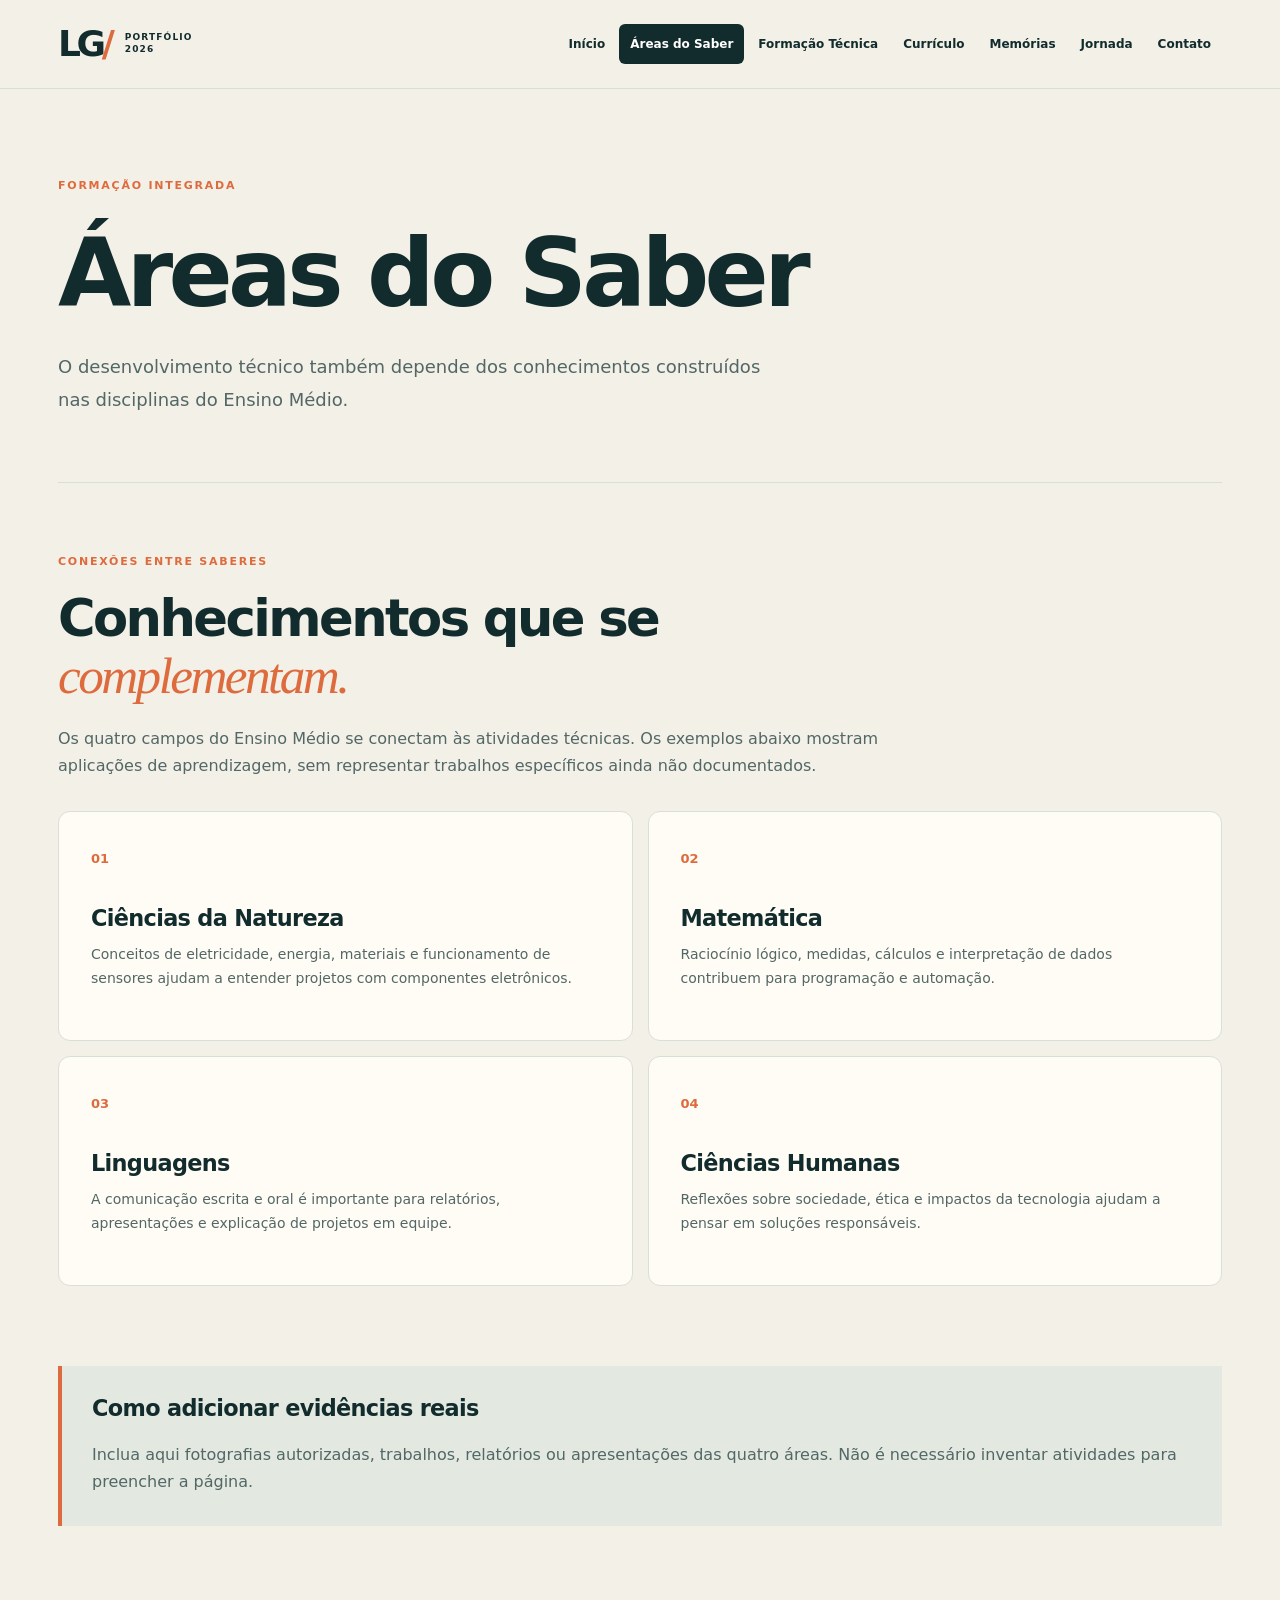
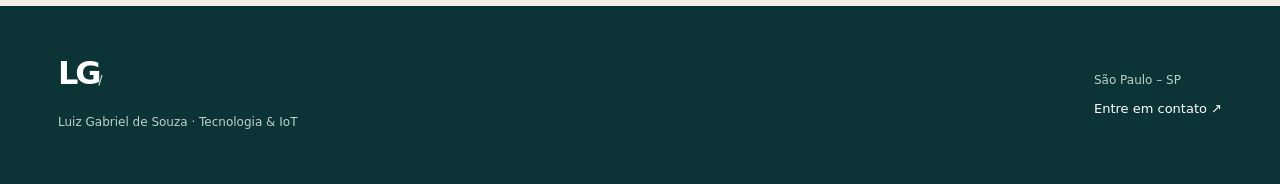
==== areas-do-saber.html @ 8ee6089e "Publica portfólio de Luiz Gabriel com páginas, estilos e foto" ====
<!doctype html>
<html lang="pt-BR">
<head>
<meta charset="UTF-8"><meta name="viewport" content="width=device-width,initial-scale=1">
<meta name="description" content="Portfólio acadêmico de Luiz Gabriel de Souza, estudante de Ensino Médio Técnico em IoT.">
<title>Áreas do Saber | Luiz Gabriel de Souza</title><link rel="stylesheet" href="css/style.css"><script defer src="js/main.js"></script>
</head>
<body>
<a class="skip" href="#principal">Pular para o conteúdo</a>
<header class="site-header"><div class="nav-shell"><a href="index.html" class="logo" aria-label="Página inicial de Luiz Gabriel"><span class="logo-mark">LG<span class="logo-dot">/</span></span><span class="logo-caption">PORTFÓLIO<br>2026</span></a><button class="menu-button" aria-label="Abrir menu" aria-controls="site-nav" aria-expanded="false" type="button"><span></span><span></span><span></span></button><nav id="site-nav" aria-label="Menu principal"><a href="index.html">Início</a><a href="areas-do-saber.html" aria-current="page" class="selected">Áreas do Saber</a><a href="formacao-tecnica.html">Formação Técnica</a><a href="curriculo.html">Currículo</a><a href="memorias.html">Memórias</a><a href="jornada.html">Jornada</a><a href="contato.html">Contato</a></nav></div></header>
<main id="principal" class="container"><section class="page-head"><div class="eyebrow">FORMAÇÃO INTEGRADA</div><h1>Áreas do Saber</h1><p class="lead">O desenvolvimento técnico também depende dos conhecimentos construídos nas disciplinas do Ensino Médio.</p></section><section class="section"><div class="section-heading"><div class="eyebrow">CONEXÕES ENTRE SABERES</div><h2>Conhecimentos que se <em>complementam.</em></h2><p>Os quatro campos do Ensino Médio se conectam às atividades técnicas. Os exemplos abaixo mostram aplicações de aprendizagem, sem representar trabalhos específicos ainda não documentados.</p></div><div class="tiles two"><article class="tile "><span class="tile-no">01</span><h3>Ciências da Natureza</h3><p>Conceitos de eletricidade, energia, materiais e funcionamento de sensores ajudam a entender projetos com componentes eletrônicos.</p></article><article class="tile "><span class="tile-no">02</span><h3>Matemática</h3><p>Raciocínio lógico, medidas, cálculos e interpretação de dados contribuem para programação e automação.</p></article><article class="tile "><span class="tile-no">03</span><h3>Linguagens</h3><p>A comunicação escrita e oral é importante para relatórios, apresentações e explicação de projetos em equipe.</p></article><article class="tile "><span class="tile-no">04</span><h3>Ciências Humanas</h3><p>Reflexões sobre sociedade, ética e impactos da tecnologia ajudam a pensar em soluções responsáveis.</p></article></div></section><section class="note-panel"><h3>Como adicionar evidências reais</h3><p>Inclua aqui fotografias autorizadas, trabalhos, relatórios ou apresentações das quatro áreas. Não é necessário inventar atividades para preencher a página.</p></section></main>
<footer class="site-footer"><div class="footer-inner"><div><b>LG<span class="accent">/</span></b><p>Luiz Gabriel de Souza · Tecnologia &amp; IoT</p></div><div><span>São Paulo – SP</span><a href="contato.html">Entre em contato ↗</a></div></div></footer>
</body></html>
---- css/style.css ----
/* Identidade visual de Luiz Gabriel: areia, azul-petroleo e laranja. */
:root{--sand:#f3f0e7;--paper:#fffcf5;--ink:#122b2c;--muted:#526766;--line:#d8ded8;--orange:#de6b3d;--deep:#0c3436;--max:1220px}
*{box-sizing:border-box}html{scroll-behavior:smooth}body{margin:0;background:var(--sand);color:var(--ink);font:16px/1.7 system-ui,-apple-system,Segoe UI,Arial,sans-serif}a{color:inherit;text-decoration:none}img{max-width:100%;display:block}p{color:var(--muted)}h1,h2,h3{line-height:1.12;letter-spacing:-.05em;margin:0 0 20px}h1{font-size:clamp(3.3rem,7.4vw,7.2rem);font-weight:850}h2{font-size:clamp(2.15rem,4vw,3.9rem)}h3{font-size:1.4rem;letter-spacing:-.03em}em{font-family:Georgia,serif;color:var(--orange);font-weight:400}strong{color:var(--ink)}button{font:inherit}.skip{position:absolute;top:-100px;left:10px;background:var(--orange);padding:10px;z-index:100}.skip:focus{top:10px}.container{max-width:var(--max);padding:0 28px;margin:auto;min-height:67vh}
.site-header{position:sticky;top:0;z-index:30;border-bottom:1px solid var(--line);background:#f3f0e7ed;backdrop-filter:blur(12px)}.nav-shell{max-width:var(--max);min-height:88px;margin:auto;padding:10px 28px;display:flex;align-items:center;justify-content:space-between;gap:20px}.logo{display:flex;gap:14px;align-items:center}.logo-mark{font-size:36px;font-weight:900;letter-spacing:-.12em;line-height:1}.logo-dot{color:var(--orange)}.logo-caption{font-size:9px;font-weight:900;letter-spacing:.13em;line-height:1.3}nav{display:flex;gap:3px;flex-wrap:wrap}nav a{font-size:12px;font-weight:750;padding:10px 11px;border-radius:6px}nav a:hover,nav a.selected{background:var(--ink);color:#fff}.menu-button{display:none;border:1px solid var(--ink);background:transparent;border-radius:4px;padding:9px;cursor:pointer}.menu-button span{display:block;background:var(--ink);height:2px;width:24px;margin:4px}
.eyebrow{color:var(--orange);font-size:11px;font-weight:900;letter-spacing:.16em;text-transform:uppercase}.eyebrow i{display:inline-block;width:5px;height:5px;background:var(--orange);border-radius:50%;vertical-align:middle;margin:0 8px}.lead{font-size:18px;line-height:1.85;max-width:720px}.hero{display:grid;grid-template-columns:1.15fr .85fr;gap:50px;min-height:680px;padding:65px 0 78px;align-items:center}.hero-copy h1{margin:30px 0}.hero-visual{position:relative;min-height:560px;height:100%;max-height:690px;overflow:hidden;background:var(--deep);border-radius:180px 180px 8px 8px}.hero-visual img{height:100%;width:100%;object-fit:cover;object-position:50% 58%}.photo-stamp{position:absolute;bottom:20px;left:16px;right:16px;background:var(--paper);padding:15px 19px;font-size:11px;font-weight:900;letter-spacing:.1em;display:flex;justify-content:space-between;gap:8px}.photo-stamp span{color:var(--orange)}.actions{display:flex;flex-wrap:wrap;gap:12px;margin:30px 0}.button{display:inline-flex;align-items:center;justify-content:space-between;gap:25px;padding:13px 19px;font-size:13px;font-weight:800;border:1px solid var(--ink);border-radius:5px;transition:.2s}.button:hover{transform:translateY(-3px)}.button.dark{background:var(--deep);color:white;border-color:var(--deep)}.button.outline{background:transparent}.button.light{background:var(--paper);color:var(--ink);border-color:var(--paper);margin-top:12px}.hero-metrics{display:flex;gap:35px;margin-top:52px}.hero-metrics div{border-top:2px solid var(--orange);padding-top:12px;display:flex;flex-direction:column}.hero-metrics b{font-size:24px;letter-spacing:-.06em}.hero-metrics small{font-size:11px;color:var(--muted)}
.section{padding:70px 0;border-top:1px solid var(--line)}.section-heading{max-width:850px;margin-bottom:32px}.section-heading .eyebrow{margin-bottom:18px}.tiles{display:grid;gap:15px}.tiles.three{grid-template-columns:repeat(3,1fr)}.tiles.two{grid-template-columns:repeat(2,1fr)}.tile{background:var(--paper);border:1px solid var(--line);border-radius:12px;padding:32px;min-height:230px;transition:.2s}.tile:hover{transform:translateY(-4px);border-color:var(--orange)}.tile-no{font-size:13px;color:var(--orange);font-weight:900}.tile h3{margin:35px 0 12px}.tile p{font-size:14px;margin:0}.highlight{background:var(--deep);color:white;margin:10px 0 70px;padding:50px;border-radius:16px;display:grid;grid-template-columns:1fr 1fr;gap:45px;align-items:center}.highlight p{color:#cbd9d4}.highlight h2{margin:14px 0}.schematic{border:1px solid #7d9e96;padding:35px;display:flex;align-items:center;justify-content:center;flex-wrap:wrap;gap:12px}.schematic span{border:1px solid #a4c0ad;padding:8px 12px;font-size:12px;font-weight:900}.schematic b{color:var(--orange)}.schematic small{width:100%;color:#b5d2c4;text-align:center;font-size:10px;margin-top:15px}
.page-head{padding:88px 0 66px}.page-head h1{margin:24px 0}.page-head .lead{margin:0}.note-panel{background:#e3e9e1;border-left:4px solid var(--orange);padding:30px;margin:10px 0 80px}.note-panel p{margin-bottom:0}.project-feature{display:grid;grid-template-columns:1.12fr .88fr;gap:18px}.project-story{background:var(--paper);padding:40px;border:1px solid var(--line);border-radius:12px}.status{font-size:11px;font-weight:900;letter-spacing:.1em;color:var(--orange)}.project-story h3{font-size:30px;margin:15px 0}.project-story dl{display:grid;grid-template-columns:155px 1fr;gap:11px 18px;margin-top:30px}.project-story dt{color:var(--ink);font-size:13px;font-weight:850}.project-story dd{font-size:13px;color:var(--muted);margin:0}.project-graphic{background:var(--deep);color:white;padding:45px 25px;display:flex;justify-content:center;align-items:center;flex-direction:column;border-radius:12px}.diagram{display:flex;flex-direction:column;align-items:center;gap:15px;width:100%}.diagram span{border:1px solid #89ada1;padding:12px 15px;font-size:12px;text-align:center;width:80%;max-width:280px;font-weight:800}.diagram b{color:var(--orange)}.project-graphic small{text-align:center;color:#b0c7c0;margin-top:25px}.evidence-grid{display:grid;grid-template-columns:repeat(3,1fr);gap:15px}.evidence{min-height:215px;border:2px dashed #b0bfb4;border-radius:12px;display:flex;flex-direction:column;justify-content:center;align-items:flex-start;padding:25px}.evidence span{font-size:35px;color:var(--orange)}.evidence p{font-size:13px;margin:0}
.resume{display:grid;grid-template-columns:1.45fr .75fr;gap:55px}.resume>div>p{max-width:700px}.resume-row{display:grid;grid-template-columns:110px 1fr;gap:20px;padding:26px 0;border-top:1px solid var(--line)}.resume-row span{font-size:11px;letter-spacing:.08em;color:var(--orange);font-weight:900}.resume-row h3{font-size:19px;margin:0 0 8px}.resume-row p{font-size:14px;margin:0}.resume-aside{background:var(--deep);color:white;border-radius:12px;padding:32px;align-self:start}.resume-aside h3{margin:25px 0 15px}.resume-aside p{color:#cfdfd7}.skill-tags{display:flex;flex-wrap:wrap;gap:8px}.skill-tags span{background:#245153;color:white;padding:7px 10px;border-radius:4px;font-size:12px}
.mem-grid{display:grid;grid-template-columns:repeat(2,1fr);gap:15px}.mem-card{border-radius:12px;min-height:310px;overflow:hidden}.mem-card.feature{position:relative;background:var(--deep)}.mem-card.feature img{width:100%;height:340px;object-fit:cover;object-position:center 40%}.mem-card.feature>div{background:var(--paper);padding:20px}.mem-card.feature p{margin:0}.mem-card.placeholder{background:#e4e9df;border:2px dashed #b9c7bb;padding:30px;display:flex;flex-direction:column;justify-content:end}.mem-card.placeholder span{font-size:11px;font-weight:900;color:var(--orange);margin-bottom:auto}.mem-card.placeholder p{font-size:14px;margin:0}.timeline{border-top:1px solid var(--line)}.timeline article{display:grid;grid-template-columns:140px 1fr;gap:30px;padding:35px 0;border-bottom:1px solid var(--line)}.timeline article>span{font-size:48px;font-weight:900;letter-spacing:-.07em;color:var(--orange)}.timeline h3{margin-bottom:10px}.timeline p{margin:0;max-width:700px}
.contact-grid{display:grid;grid-template-columns:repeat(2,1fr);gap:15px}.contact-card{display:flex;flex-direction:column;justify-content:space-between;gap:12px;background:var(--paper);min-height:220px;border:1px solid var(--line);border-radius:12px;padding:30px;overflow-wrap:anywhere;transition:.2s}.contact-card:not(.static):hover{background:var(--deep);color:white}.contact-card:not(.static):hover p{color:#d6e1d9}.contact-card>span{color:var(--orange);font-size:11px;font-weight:900;letter-spacing:.14em}.contact-card h3{font-size:clamp(18px,2.2vw,27px);margin:12px 0}.contact-card p{margin:0;font-size:13px}.privacy{font-size:12px;margin-top:25px}.site-footer{background:var(--deep);color:white;margin-top:40px}.footer-inner{max-width:var(--max);margin:auto;padding:40px 28px;display:flex;justify-content:space-between;align-items:center;gap:22px}.footer-inner b{font-size:32px;letter-spacing:-.1em}.accent{color:var(--orange)}.footer-inner p,.footer-inner span{color:#bcd1c9;font-size:12px}.footer-inner>div:last-child{display:flex;flex-direction:column;gap:8px}.footer-inner a{font-size:13px;color:white}
@media(max-width:1020px){.menu-button{display:block}nav{display:none;position:absolute;left:0;right:0;top:87px;background:var(--sand);padding:18px 26px;border-bottom:1px solid var(--line);flex-direction:column}nav.open{display:flex}nav a{font-size:14px}.hero{gap:25px}.hero-visual{min-height:520px}.tiles.three{grid-template-columns:repeat(2,1fr)}}
@media(max-width:680px){.container{padding:0 18px}.nav-shell{min-height:72px;padding:10px 18px}nav{top:71px}.hero{grid-template-columns:1fr;padding:45px 0}.hero-visual{height:570px;min-height:0;max-width:500px}.hero-metrics{gap:20px;margin-top:30px}.hero-metrics b{font-size:21px}.section{padding:45px 0}.tiles.two,.tiles.three,.highlight,.project-feature,.evidence-grid,.resume,.mem-grid,.contact-grid{grid-template-columns:1fr}.highlight{padding:28px;margin-bottom:45px}.page-head{padding:55px 0 40px}.project-story{padding:25px}.project-story dl{grid-template-columns:1fr;gap:4px}.project-story dd{margin-bottom:12px}.resume-row{grid-template-columns:1fr;gap:10px}.timeline article{grid-template-columns:1fr;gap:8px}.timeline article>span{font-size:35px}.footer-inner{flex-direction:column;align-items:flex-start}h1{font-size:clamp(3rem,12vw,5.2rem)}.lead{font-size:16px}}
@media(prefers-reduced-motion:reduce){html{scroll-behavior:auto}*,*:before,*:after{transition:none!important}}
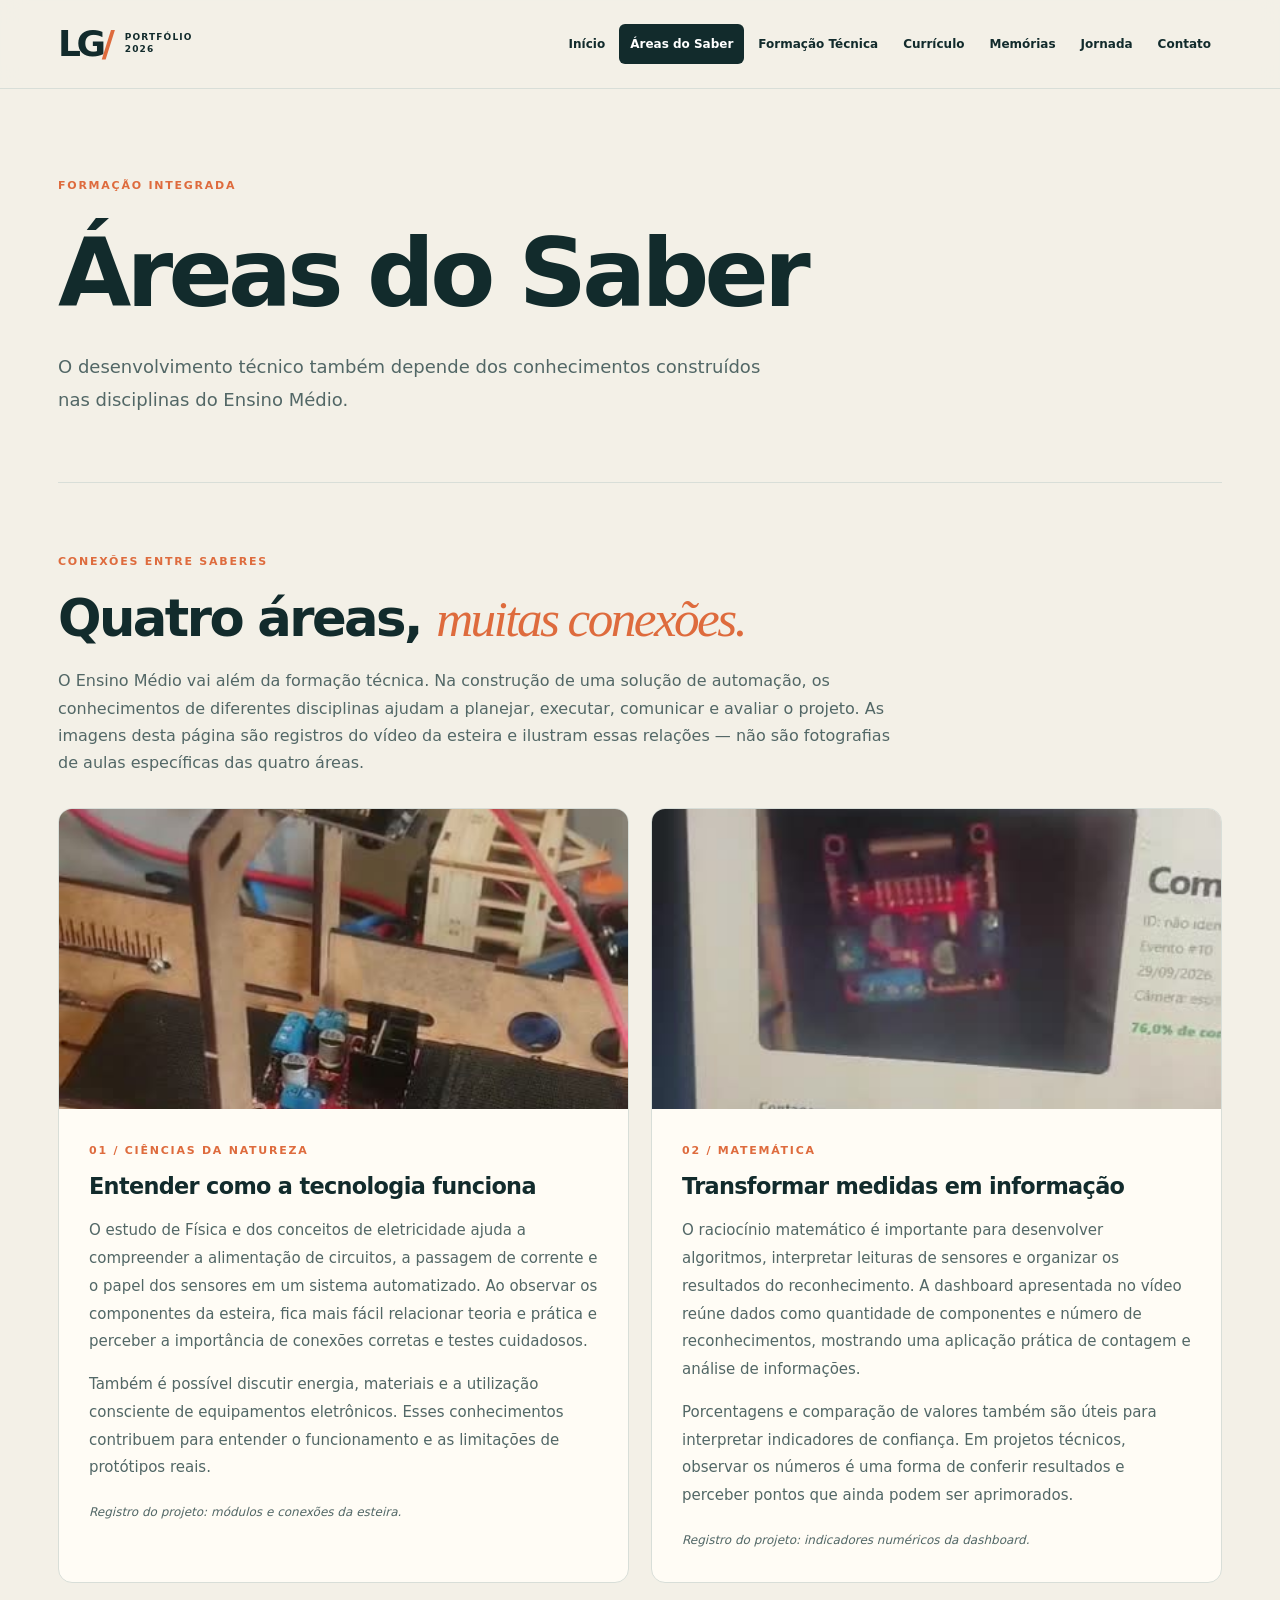
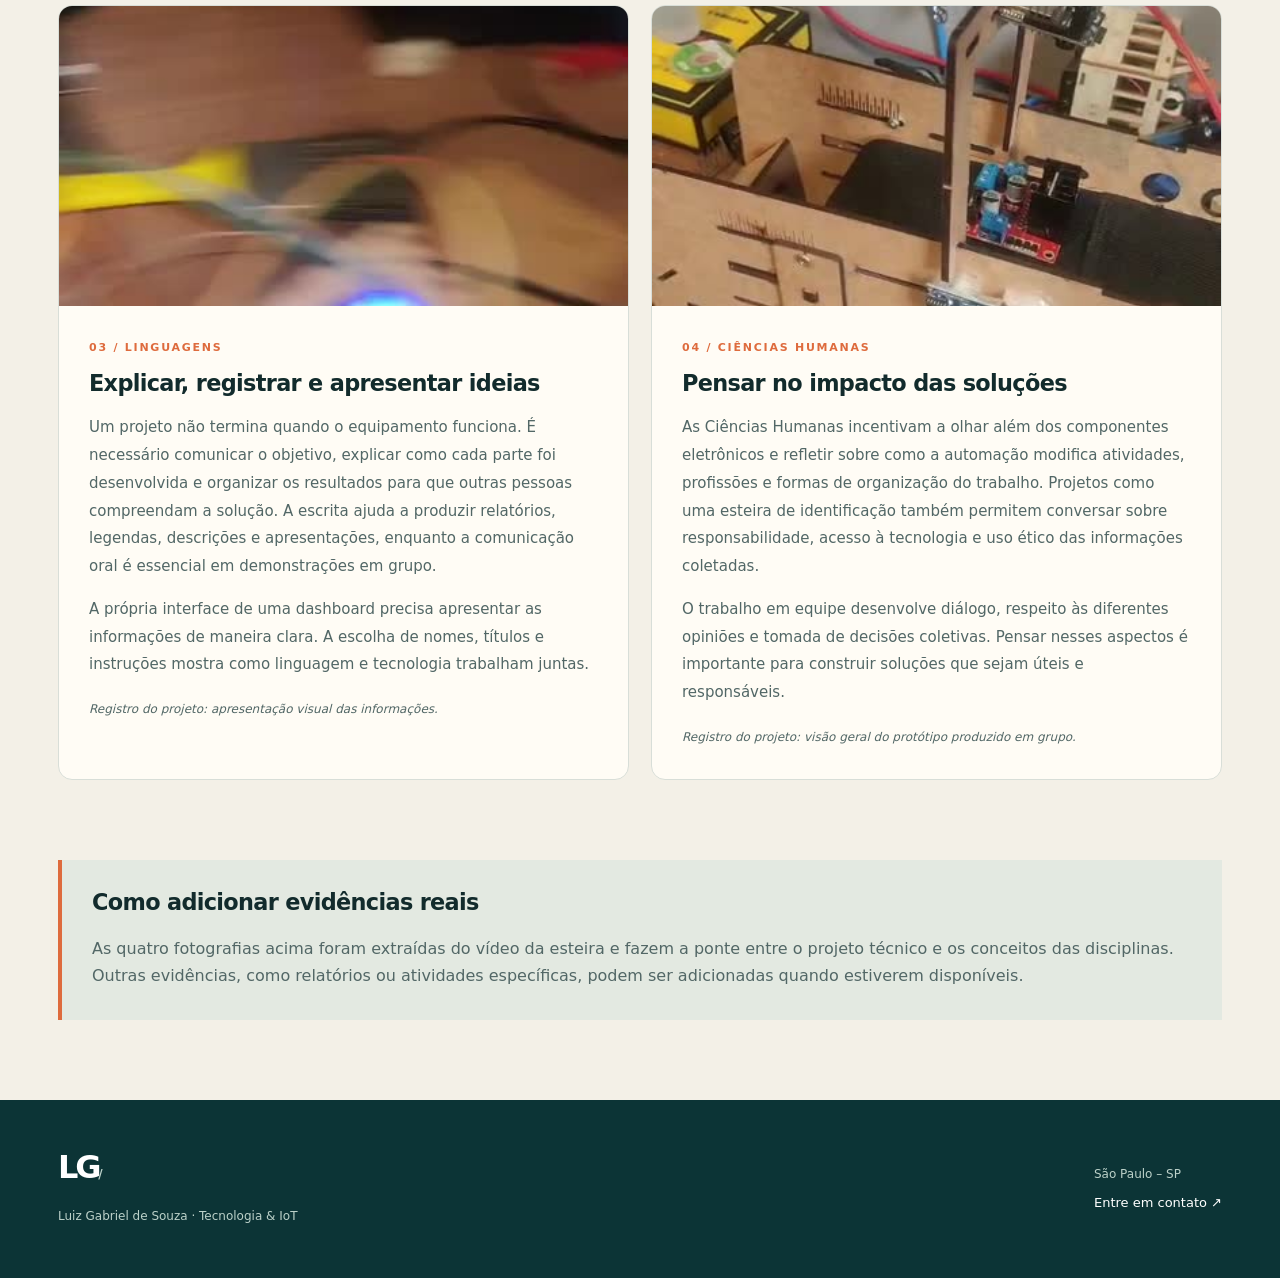
==== commit 9b24c2b3: "Amplia Áreas do Saber e adiciona vídeo da esteira com dashboard" ====
--- a/areas-do-saber.html
+++ b/areas-do-saber.html
@@ -8,6 +8,13 @@
 <body>
 <a class="skip" href="#principal">Pular para o conteúdo</a>
 <header class="site-header"><div class="nav-shell"><a href="index.html" class="logo" aria-label="Página inicial de Luiz Gabriel"><span class="logo-mark">LG<span class="logo-dot">/</span></span><span class="logo-caption">PORTFÓLIO<br>2026</span></a><button class="menu-button" aria-label="Abrir menu" aria-controls="site-nav" aria-expanded="false" type="button"><span></span><span></span><span></span></button><nav id="site-nav" aria-label="Menu principal"><a href="index.html">Início</a><a href="areas-do-saber.html" aria-current="page" class="selected">Áreas do Saber</a><a href="formacao-tecnica.html">Formação Técnica</a><a href="curriculo.html">Currículo</a><a href="memorias.html">Memórias</a><a href="jornada.html">Jornada</a><a href="contato.html">Contato</a></nav></div></header>
-<main id="principal" class="container"><section class="page-head"><div class="eyebrow">FORMAÇÃO INTEGRADA</div><h1>Áreas do Saber</h1><p class="lead">O desenvolvimento técnico também depende dos conhecimentos construídos nas disciplinas do Ensino Médio.</p></section><section class="section"><div class="section-heading"><div class="eyebrow">CONEXÕES ENTRE SABERES</div><h2>Conhecimentos que se <em>complementam.</em></h2><p>Os quatro campos do Ensino Médio se conectam às atividades técnicas. Os exemplos abaixo mostram aplicações de aprendizagem, sem representar trabalhos específicos ainda não documentados.</p></div><div class="tiles two"><article class="tile "><span class="tile-no">01</span><h3>Ciências da Natureza</h3><p>Conceitos de eletricidade, energia, materiais e funcionamento de sensores ajudam a entender projetos com componentes eletrônicos.</p></article><article class="tile "><span class="tile-no">02</span><h3>Matemática</h3><p>Raciocínio lógico, medidas, cálculos e interpretação de dados contribuem para programação e automação.</p></article><article class="tile "><span class="tile-no">03</span><h3>Linguagens</h3><p>A comunicação escrita e oral é importante para relatórios, apresentações e explicação de projetos em equipe.</p></article><article class="tile "><span class="tile-no">04</span><h3>Ciências Humanas</h3><p>Reflexões sobre sociedade, ética e impactos da tecnologia ajudam a pensar em soluções responsáveis.</p></article></div></section><section class="note-panel"><h3>Como adicionar evidências reais</h3><p>Inclua aqui fotografias autorizadas, trabalhos, relatórios ou apresentações das quatro áreas. Não é necessário inventar atividades para preencher a página.</p></section></main>
+<main id="principal" class="container"><section class="page-head"><div class="eyebrow">FORMAÇÃO INTEGRADA</div><h1>Áreas do Saber</h1><p class="lead">O desenvolvimento técnico também depende dos conhecimentos construídos nas disciplinas do Ensino Médio.</p></section><!-- Cada cartão relaciona uma área da BNCC a registros reais do projeto de IoT. -->
+<section class="section"><div class="section-heading"><div class="eyebrow">CONEXÕES ENTRE SABERES</div><h2>Quatro áreas, <em>muitas conexões.</em></h2><p>O Ensino Médio vai além da formação técnica. Na construção de uma solução de automação, os conhecimentos de diferentes disciplinas ajudam a planejar, executar, comunicar e avaliar o projeto. As imagens desta página são registros do vídeo da esteira e ilustram essas relações — não são fotografias de aulas específicas das quatro áreas.</p></div>
+<div class="knowledge-grid">
+<article class="knowledge-card"><img loading="lazy" src="assets/imagens/area-10.jpg" alt="Circuitos, sensores e componentes eletrônicos montados na esteira"><div class="knowledge-copy"><span class="eyebrow">01 / CIÊNCIAS DA NATUREZA</span><h3>Entender como a tecnologia funciona</h3><p>O estudo de Física e dos conceitos de eletricidade ajuda a compreender a alimentação de circuitos, a passagem de corrente e o papel dos sensores em um sistema automatizado. Ao observar os componentes da esteira, fica mais fácil relacionar teoria e prática e perceber a importância de conexões corretas e testes cuidadosos.</p><p>Também é possível discutir energia, materiais e a utilização consciente de equipamentos eletrônicos. Esses conhecimentos contribuem para entender o funcionamento e as limitações de protótipos reais.</p><small>Registro do projeto: módulos e conexões da esteira.</small></div></article>
+<article class="knowledge-card"><img loading="lazy" src="assets/imagens/area-21.jpg" alt="Dashboard com contagens e indicador de confiança do reconhecimento"><div class="knowledge-copy"><span class="eyebrow">02 / MATEMÁTICA</span><h3>Transformar medidas em informação</h3><p>O raciocínio matemático é importante para desenvolver algoritmos, interpretar leituras de sensores e organizar os resultados do reconhecimento. A dashboard apresentada no vídeo reúne dados como quantidade de componentes e número de reconhecimentos, mostrando uma aplicação prática de contagem e análise de informações.</p><p>Porcentagens e comparação de valores também são úteis para interpretar indicadores de confiança. Em projetos técnicos, observar os números é uma forma de conferir resultados e perceber pontos que ainda podem ser aprimorados.</p><small>Registro do projeto: indicadores numéricos da dashboard.</small></div></article>
+<article class="knowledge-card"><img loading="lazy" src="assets/imagens/area-17.jpg" alt="Tela digital da dashboard usada para apresentar os resultados"><div class="knowledge-copy"><span class="eyebrow">03 / LINGUAGENS</span><h3>Explicar, registrar e apresentar ideias</h3><p>Um projeto não termina quando o equipamento funciona. É necessário comunicar o objetivo, explicar como cada parte foi desenvolvida e organizar os resultados para que outras pessoas compreendam a solução. A escrita ajuda a produzir relatórios, legendas, descrições e apresentações, enquanto a comunicação oral é essencial em demonstrações em grupo.</p><p>A própria interface de uma dashboard precisa apresentar as informações de maneira clara. A escolha de nomes, títulos e instruções mostra como linguagem e tecnologia trabalham juntas.</p><small>Registro do projeto: apresentação visual das informações.</small></div></article>
+<article class="knowledge-card"><img loading="lazy" src="assets/imagens/area-3.jpg" alt="Visão geral do protótipo de esteira montado em estrutura de MDF"><div class="knowledge-copy"><span class="eyebrow">04 / CIÊNCIAS HUMANAS</span><h3>Pensar no impacto das soluções</h3><p>As Ciências Humanas incentivam a olhar além dos componentes eletrônicos e refletir sobre como a automação modifica atividades, profissões e formas de organização do trabalho. Projetos como uma esteira de identificação também permitem conversar sobre responsabilidade, acesso à tecnologia e uso ético das informações coletadas.</p><p>O trabalho em equipe desenvolve diálogo, respeito às diferentes opiniões e tomada de decisões coletivas. Pensar nesses aspectos é importante para construir soluções que sejam úteis e responsáveis.</p><small>Registro do projeto: visão geral do protótipo produzido em grupo.</small></div></article>
+</div></section><section class="note-panel"><h3>Como adicionar evidências reais</h3><p>As quatro fotografias acima foram extraídas do vídeo da esteira e fazem a ponte entre o projeto técnico e os conceitos das disciplinas. Outras evidências, como relatórios ou atividades específicas, podem ser adicionadas quando estiverem disponíveis.</p></section></main>
 <footer class="site-footer"><div class="footer-inner"><div><b>LG<span class="accent">/</span></b><p>Luiz Gabriel de Souza · Tecnologia &amp; IoT</p></div><div><span>São Paulo – SP</span><a href="contato.html">Entre em contato ↗</a></div></div></footer>
 </body></html>
--- a/css/style.css
+++ b/css/style.css
@@ -11,3 +11,9 @@
 @media(max-width:1020px){.menu-button{display:block}nav{display:none;position:absolute;left:0;right:0;top:87px;background:var(--sand);padding:18px 26px;border-bottom:1px solid var(--line);flex-direction:column}nav.open{display:flex}nav a{font-size:14px}.hero{gap:25px}.hero-visual{min-height:520px}.tiles.three{grid-template-columns:repeat(2,1fr)}}
 @media(max-width:680px){.container{padding:0 18px}.nav-shell{min-height:72px;padding:10px 18px}nav{top:71px}.hero{grid-template-columns:1fr;padding:45px 0}.hero-visual{height:570px;min-height:0;max-width:500px}.hero-metrics{gap:20px;margin-top:30px}.hero-metrics b{font-size:21px}.section{padding:45px 0}.tiles.two,.tiles.three,.highlight,.project-feature,.evidence-grid,.resume,.mem-grid,.contact-grid{grid-template-columns:1fr}.highlight{padding:28px;margin-bottom:45px}.page-head{padding:55px 0 40px}.project-story{padding:25px}.project-story dl{grid-template-columns:1fr;gap:4px}.project-story dd{margin-bottom:12px}.resume-row{grid-template-columns:1fr;gap:10px}.timeline article{grid-template-columns:1fr;gap:8px}.timeline article>span{font-size:35px}.footer-inner{flex-direction:column;align-items:flex-start}h1{font-size:clamp(3rem,12vw,5.2rem)}.lead{font-size:16px}}
 @media(prefers-reduced-motion:reduce){html{scroll-behavior:auto}*,*:before,*:after{transition:none!important}}
+
+/* As imagens da área de conhecimento são registros do projeto; grid vira uma coluna em telas menores. */
+.knowledge-grid{display:grid;grid-template-columns:repeat(2,minmax(0,1fr));gap:22px}.knowledge-card{background:var(--paper);border:1px solid var(--line);border-radius:14px;overflow:hidden}.knowledge-card>img{width:100%;height:300px;object-fit:cover}.knowledge-copy{padding:26px 30px 30px}.knowledge-copy h3{margin:12px 0 18px}.knowledge-copy p{font-size:15px;line-height:1.85}.knowledge-copy small{color:var(--muted);font-size:12px;font-style:italic}
+/* O reprodutor HTML5 funciona sem bibliotecas e se adapta ao tamanho da tela. */
+.video-project{display:grid;grid-template-columns:minmax(0,1fr) minmax(0,1fr);gap:28px;align-items:center;background:var(--paper);padding:25px;border-radius:14px;border:1px solid var(--line)}.video-project video{display:block;width:100%;max-height:570px;background:var(--deep);border-radius:10px}.video-project-copy ol{padding-left:20px}.video-project-copy li{margin-bottom:14px;line-height:1.65}.video-project-copy p{font-size:14px}.memory-video{display:grid;grid-template-columns:1fr 1fr;gap:28px;align-items:center;background:var(--paper);border:1px solid var(--line);border-radius:14px;padding:25px;margin-bottom:28px}.memory-video video{width:100%;max-height:420px;border-radius:10px;background:#0c3436}
+@media(max-width:800px){.knowledge-grid,.video-project,.memory-video{grid-template-columns:1fr}.knowledge-card>img{height:250px}.video-project,.memory-video{padding:15px}}
